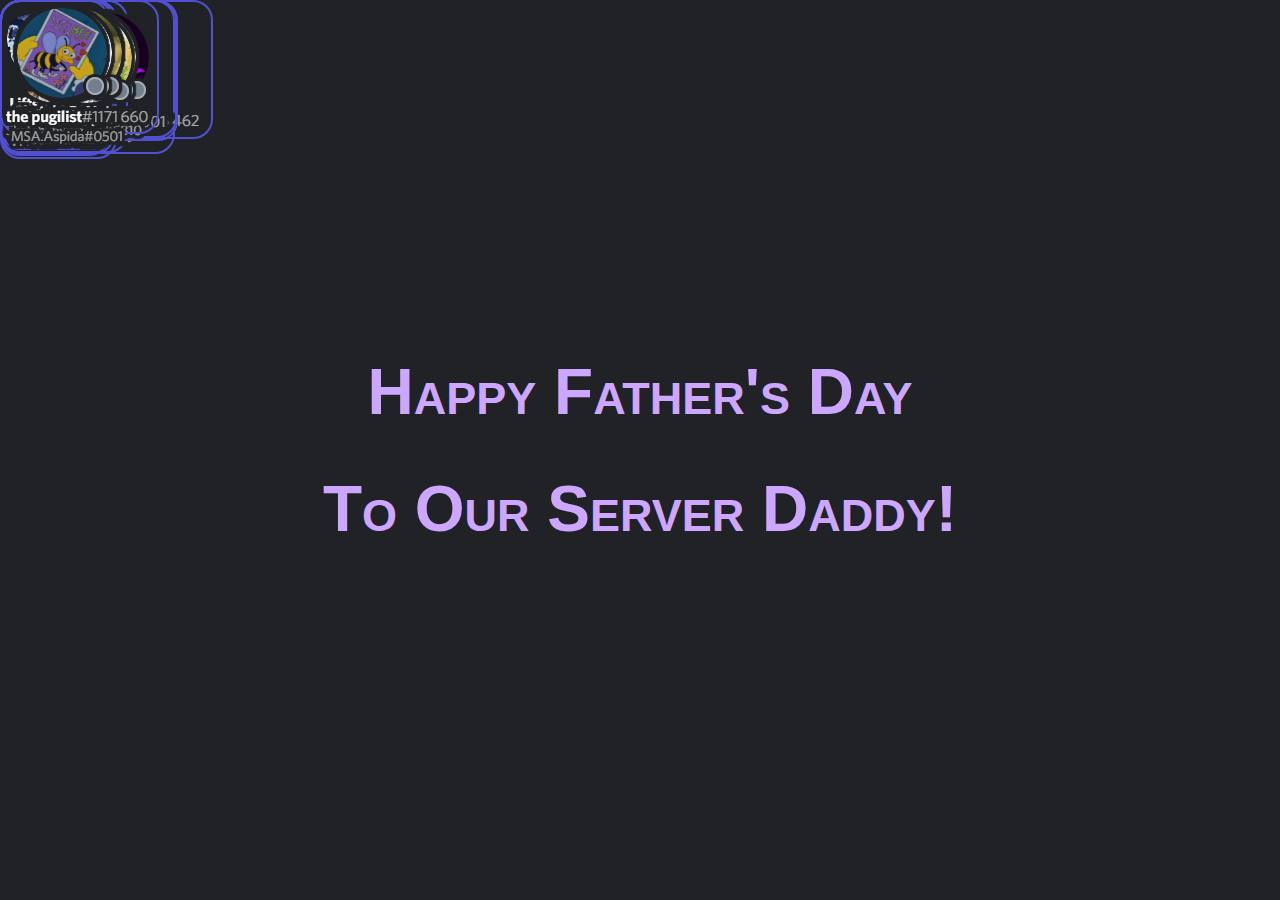
==== index.html @ e1f1ed40 "Added Els" ====
<!DOCTYPE HTML>
<html>

<head>
	<meta charset="UTF-8">
	<title>It's Father's Day, Nightfawn!</title>
</head>

<style type="text/css">
	html,body {
		width: 100%;
		height: 100%;
		margin: 0px;
		padding: 0px;
		overflow: hidden;
		background: #202225;
	}
	body h1 {
		font-family: "Trebuchet MS", Helvetica, sans-serif;
		font-size: 64px;
		color: #CDA7FF;
		font-weight: 700;
		text-decoration: none solid rgb(68, 68, 68);
		font-variant: small-caps;
	}
	#mainContainer {
		width: 90%;
		height: 90%;
		position: relative;
	}
	#centerText {
		position: absolute;
		top: 50%;
		left: 50%;
		transform: translate(-50%, -50%);
		text-align: center;
	}
	img {
		position: absolute;
	}
	#Chiben, #Ein, #Els, #Fred, #Joe, #Jojo, #Ken, #LSI, #LHB, #LGE, #Canuck {border: 2px solid #5050D0; border-radius: 20px;}
</style>

<body data-rsssl=1 onload="movingPictures()">
	<div id = "centerText">
		<h1>Happy Father's Day</h1><p>
		<h1>To Our Server Daddy!</h1>
	</div>
	<div id = "mainContainer">
		<img id = "Bats" src = "Bats.png" onmouseover = "pauseSpin()" onmouseout = "unpauseSpin()">
		<img src = "Bran.png" onmouseover = "pauseSpin()" onmouseout = "unpauseSpin()">
		<img id = "Chiben" src = "Chiben.png" onclick = "playChiben()" onmouseover = "pauseSpin()" onmouseout = "unpauseSpin()">
		<img src = "Cointreauversial.png" onmouseover = "pauseSpin()" onmouseout = "unpauseSpin()">
		<img src = "Dakota.png" onmouseover = "pauseSpin()" onmouseout = "unpauseSpin()">
		<img src = "Delta Brony.png" onmouseover = "pauseSpin()" onmouseout = "unpauseSpin()">
		<img id = "Ein" src = "Ein.png" onclick = "playEin()" onmouseover = "pauseSpin()" onmouseout = "unpauseSpin()">
		<img id = "Els" src = "Els.png" onclick = "playEls()" onmouseover = "pauseSpin()" onmouseout = "unpauseSpin()">
		<img src = "Ever.png" onmouseover = "pauseSpin()" onmouseout = "unpauseSpin()">
		<img id = "Fred" src = "FredR.png" onclick = "playFred()" onmouseover = "pauseSpin()" onmouseout = "unpauseSpin()">
		<img src = "Indras.png" onmouseover = "pauseSpin()" onmouseout = "unpauseSpin()">
		<img id = "Joe" src = "Joe.png" onclick = "playJoe()" onmouseover = "pauseSpin()" onmouseout = "unpauseSpin()">
		<img id = "Jojo" src = "Jojo.png" onclick = "playJojo()" onmouseover = "pauseSpin()" onmouseout = "unpauseSpin()">
		<img src = "Kane.png" onmouseover = "pauseSpin()" onmouseout = "unpauseSpin()">
		<img id = "Ken" src = "Ken.png" onclick = "playKen()" onmouseover = "pauseSpin()" onmouseout = "unpauseSpin()">
		<img id = "LSI" src = "LateStageInfernalism.png" onclick = "playLSI()" onmouseover = "pauseSpin()" onmouseout = "unpauseSpin()">
		<img id = "LHB" src = "LemonHomeBoy.png" onclick = "playLHB()" onmouseover = "pauseSpin()" onmouseout = "unpauseSpin()">
		<img id = "LGE" src = "LetsGoExploring.png" onclick = "playLGE()" onmouseover = "pauseSpin()" onmouseout = "unpauseSpin()">
		<img src = "Liquid_Wolf.png" onmouseover = "pauseSpin()" onmouseout = "unpauseSpin()">
		<img src = "PhantomOrgan.png" onmouseover = "pauseSpin()" onmouseout = "unpauseSpin()">
		<img src = "Scott.png" onmouseover = "pauseSpin()" onmouseout = "unpauseSpin()">
		<img src = "SketchyByNature.png" onmouseover = "pauseSpin()" onmouseout = "unpauseSpin()">
		<img src = "Skoen.png" onmouseover = "pauseSpin()" onmouseout = "unpauseSpin()">
		<img id = "Canuck" src = "Soviet Canuck.png" onclick = "playCanuck()" onmouseover = "pauseSpin()" onmouseout = "unpauseSpin()">
		<img src = "That1platypus.png" onmouseover = "pauseSpin()" onmouseout = "unpauseSpin()">
		<img src = "The Pugilist.png" onmouseover = "pauseSpin()" onmouseout = "unpauseSpin()">
		<audio id = "audioChiben" src = "Happy_Fathers_Day_Chiben.mp3"></audio>
		<audio id = "audioEin" src = "Happy_Fathers_Day_Ein.ogg"></audio>
		<audio id = "audioEls" src = "Happy_Fathers_Day_Els.ogg"></audio>
		<audio id = "audioFred" src = "Happy_Fathers_Day_FredR.mp3"></audio>
		<audio id = "audioJoe" src = "Happy_Fathers_Day_Joe_Giberrish.webm"></audio>
		<audio id = "audioJojo" src = "Happy_Fathers_Day_Jojo.m4a"></audio>
		<audio id = "audioKen" src = "Happy_Fathers_Day_Ken.m4a"></audio>
		<audio id = "audioLSI" src = "Happy_Fathers_Day_LSI.m4a"></audio>
		<audio id = "audioLHB" src = "Happy_Fathers_Day_LHB.ogg"></audio>
		<audio id = "audioLGE" src = "Happy_Fathers_Day_LGE.ogg"></audio>
		<audio id = "audioCanuck" src = "Happy_Fathers_Day_Canuck.ogg"></audio>
	</div>

	<script>
	function movingPictures() {
		var numpics = document.images.length;
		var pics = document.getElementsByTagName('img');
		var pos = 0;
		var posinterval = 0;
		var id = setInterval(frame, 5);

		function frame() {
			if (pos >= 2 * Math.PI) {
				pos = 0;
			} else {
				if (document.title == "It's Father's Day, Nightfawn!") {
					pos+=(Math.PI / 2000);
					posinterval = (2 * Math.PI) / numpics
					for(i=0; i < numpics; i++){
						pics[i].style.top = ((Math.sin(pos + (posinterval * i)) * 0.9 + 0.9) * 50) + '%';
						pics[i].style.left = ((Math.cos(pos + (posinterval * i)) + 1) * 50) + '%';
					}
				}
			}
		}
	}
	function pauseSpin(){
		document.title = "(paused) It's Father's Day, Nightfawn!"
	}
	function unpauseSpin(){
		document.title = "It's Father's Day, Nightfawn!"
	}
	function playChiben(){
		var audio = document.getElementById("audioChiben");
		audio.play();
	}
	function playEin(){
		var audio = document.getElementById("audioEin");
		audio.play();
	}
	function playEls(){
		var audio = document.getElementById("audioEls");
		audio.play();
	}
	function playFred(){
		var audio = document.getElementById("audioFred");
		audio.play();
	}
	function playJoe(){
		var audio = document.getElementById("audioJoe");
		audio.play();
	}
	function playJojo(){
		var audio = document.getElementById("audioJojo");
		audio.play();
	}
	function playKen(){
		var audio = document.getElementById("audioKen");
		audio.play();
	}
	function playLSI(){
		var audio = document.getElementById("audioLSI");
		audio.play();
	}
	function playLHB(){
		var audio = document.getElementById("audioLHB");
		audio.play();
	}
	function playLGE(){
		var audio = document.getElementById("audioLGE");
		audio.play();
	}
	function playCanuck(){
		var audio = document.getElementById("audioCanuck");
		audio.play();
	}

	</script>

</body>
</html>
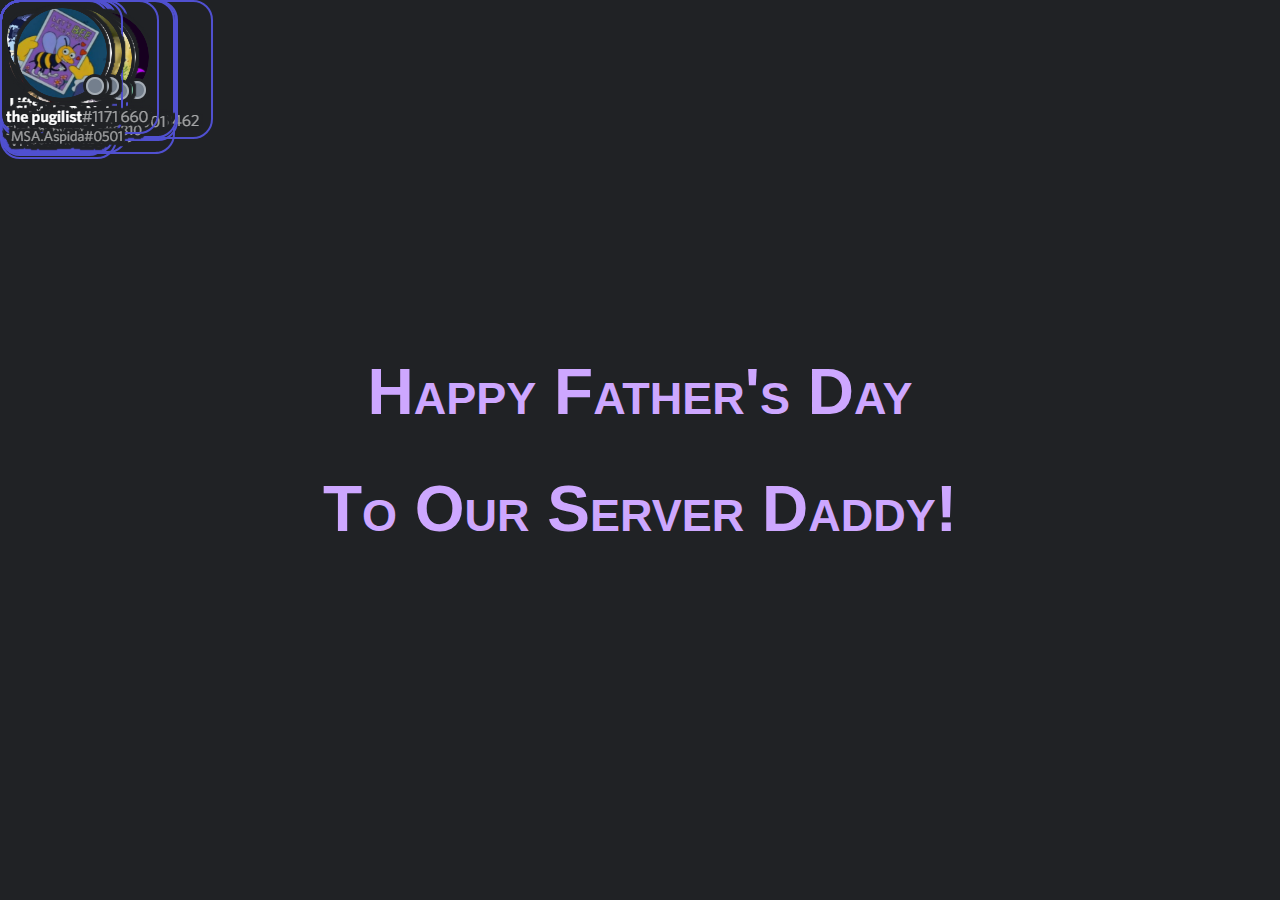
==== commit 666fb1d4: "Added Bran and Skoen" ====
--- a/index.html
+++ b/index.html
@@ -38,9 +38,10 @@
 	img {
 		position: absolute;
 	}
-	#Chiben, #Ein, #Els, #Fred, #Joe, #Jojo, #Ken, #LSI, #LHB, #LGE, #Canuck {border: 2px solid #5050D0; border-radius: 20px;}
+	#Bran, #Chiben, #Ein, #Els, #Fred, #Joe, #Jojo, #Ken, #LSI, #LHB, #LGE, #Skoen, #Canuck {border: 2px solid #5050D0; border-radius: 20px;}
 </style>
 
+<!-- Waiting on Bats, Kota, Delta (text), Indras, Scott, Sketchy -->
 <body data-rsssl=1 onload="movingPictures()">
 	<div id = "centerText">
 		<h1>Happy Father's Day</h1><p>
@@ -48,7 +49,7 @@
 	</div>
 	<div id = "mainContainer">
 		<img id = "Bats" src = "Bats.png" onmouseover = "pauseSpin()" onmouseout = "unpauseSpin()">
-		<img src = "Bran.png" onmouseover = "pauseSpin()" onmouseout = "unpauseSpin()">
+		<img id = "Bran" src = "Bran.png" onclick = "playBran()" onmouseover = "pauseSpin()" onmouseout = "unpauseSpin()">
 		<img id = "Chiben" src = "Chiben.png" onclick = "playChiben()" onmouseover = "pauseSpin()" onmouseout = "unpauseSpin()">
 		<img src = "Cointreauversial.png" onmouseover = "pauseSpin()" onmouseout = "unpauseSpin()">
 		<img src = "Dakota.png" onmouseover = "pauseSpin()" onmouseout = "unpauseSpin()">
@@ -69,10 +70,11 @@
 		<img src = "PhantomOrgan.png" onmouseover = "pauseSpin()" onmouseout = "unpauseSpin()">
 		<img src = "Scott.png" onmouseover = "pauseSpin()" onmouseout = "unpauseSpin()">
 		<img src = "SketchyByNature.png" onmouseover = "pauseSpin()" onmouseout = "unpauseSpin()">
-		<img src = "Skoen.png" onmouseover = "pauseSpin()" onmouseout = "unpauseSpin()">
+		<img id = "Skoen" src = "Skoen.png" onclick = "playSkoen()" onmouseover = "pauseSpin()" onmouseout = "unpauseSpin()">
 		<img id = "Canuck" src = "Soviet Canuck.png" onclick = "playCanuck()" onmouseover = "pauseSpin()" onmouseout = "unpauseSpin()">
 		<img src = "That1platypus.png" onmouseover = "pauseSpin()" onmouseout = "unpauseSpin()">
 		<img src = "The Pugilist.png" onmouseover = "pauseSpin()" onmouseout = "unpauseSpin()">
+		<audio id = "audioBran" src = "Happy_Fathers_Day_Bran.mp3"></audio>
 		<audio id = "audioChiben" src = "Happy_Fathers_Day_Chiben.mp3"></audio>
 		<audio id = "audioEin" src = "Happy_Fathers_Day_Ein.ogg"></audio>
 		<audio id = "audioEls" src = "Happy_Fathers_Day_Els.ogg"></audio>
@@ -83,6 +85,7 @@
 		<audio id = "audioLSI" src = "Happy_Fathers_Day_LSI.m4a"></audio>
 		<audio id = "audioLHB" src = "Happy_Fathers_Day_LHB.ogg"></audio>
 		<audio id = "audioLGE" src = "Happy_Fathers_Day_LGE.ogg"></audio>
+		<audio id = "audioSkoen" src = "Happy_Fathers_Day_Skoen.mp3"></audio>
 		<audio id = "audioCanuck" src = "Happy_Fathers_Day_Canuck.ogg"></audio>
 	</div>
 
@@ -114,6 +117,11 @@
 	}
 	function unpauseSpin(){
 		document.title = "It's Father's Day, Nightfawn!"
+	}
+	
+	function playBran(){
+		var audio = document.getElementById("audioBran");
+		audio.play();
 	}
 	function playChiben(){
 		var audio = document.getElementById("audioChiben");
@@ -155,6 +163,10 @@
 		var audio = document.getElementById("audioLGE");
 		audio.play();
 	}
+	function playSkoen(){
+		var audio = document.getElementById("audioSkoen");
+		audio.play();
+	}
 	function playCanuck(){
 		var audio = document.getElementById("audioCanuck");
 		audio.play();
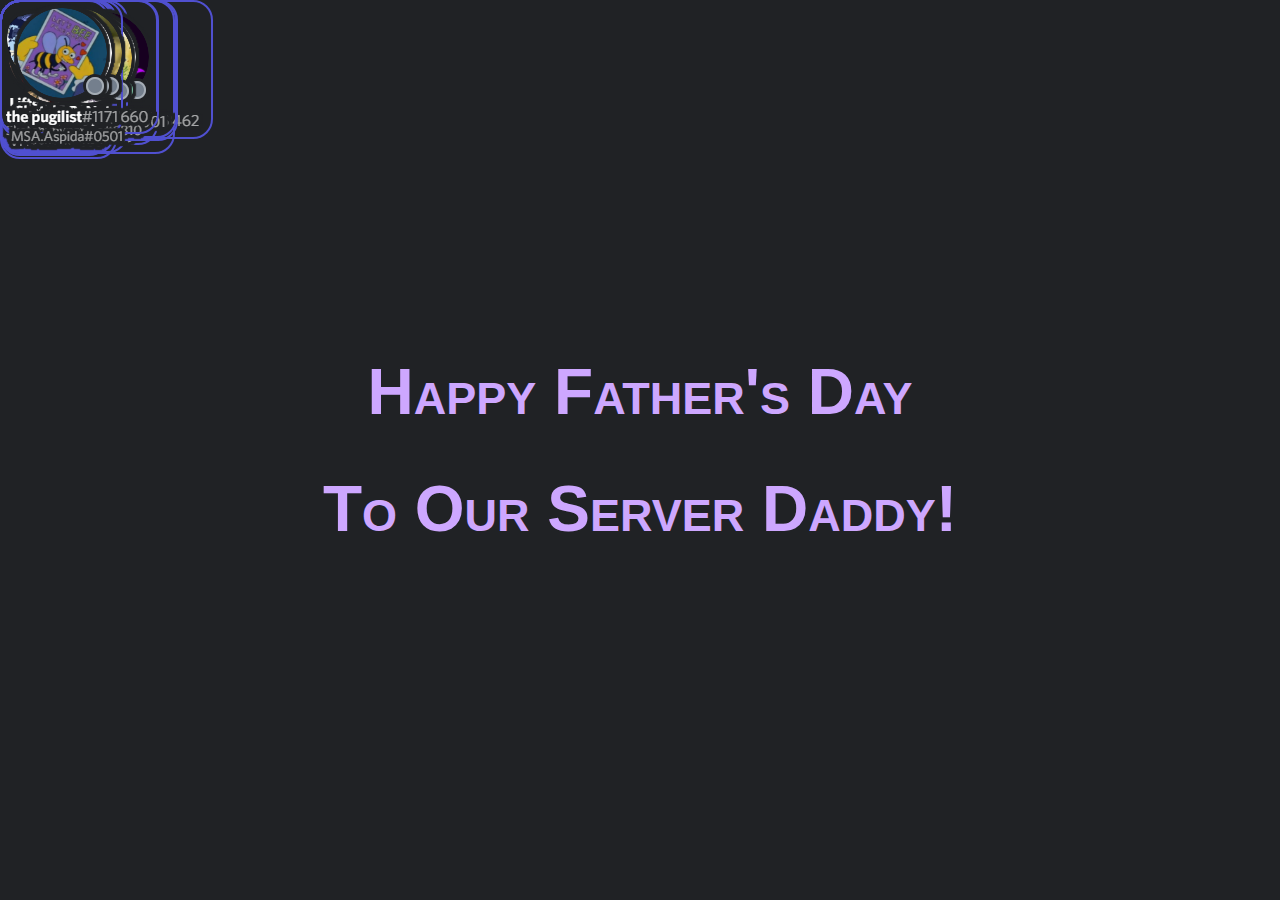
==== commit bcdda162: "Delta Brony's text placeholder" ====
--- a/index.html
+++ b/index.html
@@ -38,7 +38,33 @@
 	img {
 		position: absolute;
 	}
-	#Bran, #Chiben, #Ein, #Els, #Fred, #Joe, #Jojo, #Ken, #LSI, #LHB, #LGE, #Skoen, #Canuck {border: 2px solid #5050D0; border-radius: 20px;}
+	.tooltiptext {
+		width: 200px;
+		height: 50px;
+		background-color: #555;
+		color: #fff;
+		text-align: center;
+		padding: 5px 0;
+		border-radius: 6px;
+		position: absolute;
+		z-index: 1;
+		margin-left: -30px;
+		margin-top: -80px;
+		font-size: 20px;
+	}
+	.tooltiptext::after {
+		content: "";
+		position: absolute;
+		top: 100%;
+		left: 50%;
+		margin-left: -5px;
+		border-width: 5px;
+		border-style: solid;
+		border-color: #555 transparent transparent transparent;
+	}
+	#Bran, #Chiben, #Delta, #Ein, #Els, #Fred, #Joe, #Jojo, #Ken, #LSI, #LHB, #LGE, #Skoen, #Canuck {border: 2px solid #5050D0;
+		border-radius: 20px;
+	}
 </style>
 
 <!-- Waiting on Bats, Kota, Delta (text), Indras, Scott, Sketchy -->
@@ -53,7 +79,8 @@
 		<img id = "Chiben" src = "Chiben.png" onclick = "playChiben()" onmouseover = "pauseSpin()" onmouseout = "unpauseSpin()">
 		<img src = "Cointreauversial.png" onmouseover = "pauseSpin()" onmouseout = "unpauseSpin()">
 		<img src = "Dakota.png" onmouseover = "pauseSpin()" onmouseout = "unpauseSpin()">
-		<img src = "Delta Brony.png" onmouseover = "pauseSpin()" onmouseout = "unpauseSpin()">
+		<img id = "Delta" src = "Delta Brony.png" onmouseover = "deltaOver()" onmouseout = "deltaOff()">
+		<span id = "Deltatooltip" class = "tooltiptext">Happy Father's Day!</span>
 		<img id = "Ein" src = "Ein.png" onclick = "playEin()" onmouseover = "pauseSpin()" onmouseout = "unpauseSpin()">
 		<img id = "Els" src = "Els.png" onclick = "playEls()" onmouseover = "pauseSpin()" onmouseout = "unpauseSpin()">
 		<img src = "Ever.png" onmouseover = "pauseSpin()" onmouseout = "unpauseSpin()">
@@ -127,6 +154,18 @@
 		var audio = document.getElementById("audioChiben");
 		audio.play();
 	}
+	function deltaOver(){
+		document.title = "(paused) It's Father's Day, Nightfawn!";
+		deltapic = document.getElementById("Delta");
+		deltatt = document.getElementById("Deltatooltip");
+		deltatt.style.left = deltapic.style.left;
+		deltatt.style.top = deltapic.style.top;
+		// deltatt.visibility = visible;
+	}
+	function deltaOff(){
+		document.title = "It's Father's Day, Nightfawn!"
+		deltatt.style.top = '-200%';
+	}
 	function playEin(){
 		var audio = document.getElementById("audioEin");
 		audio.play();
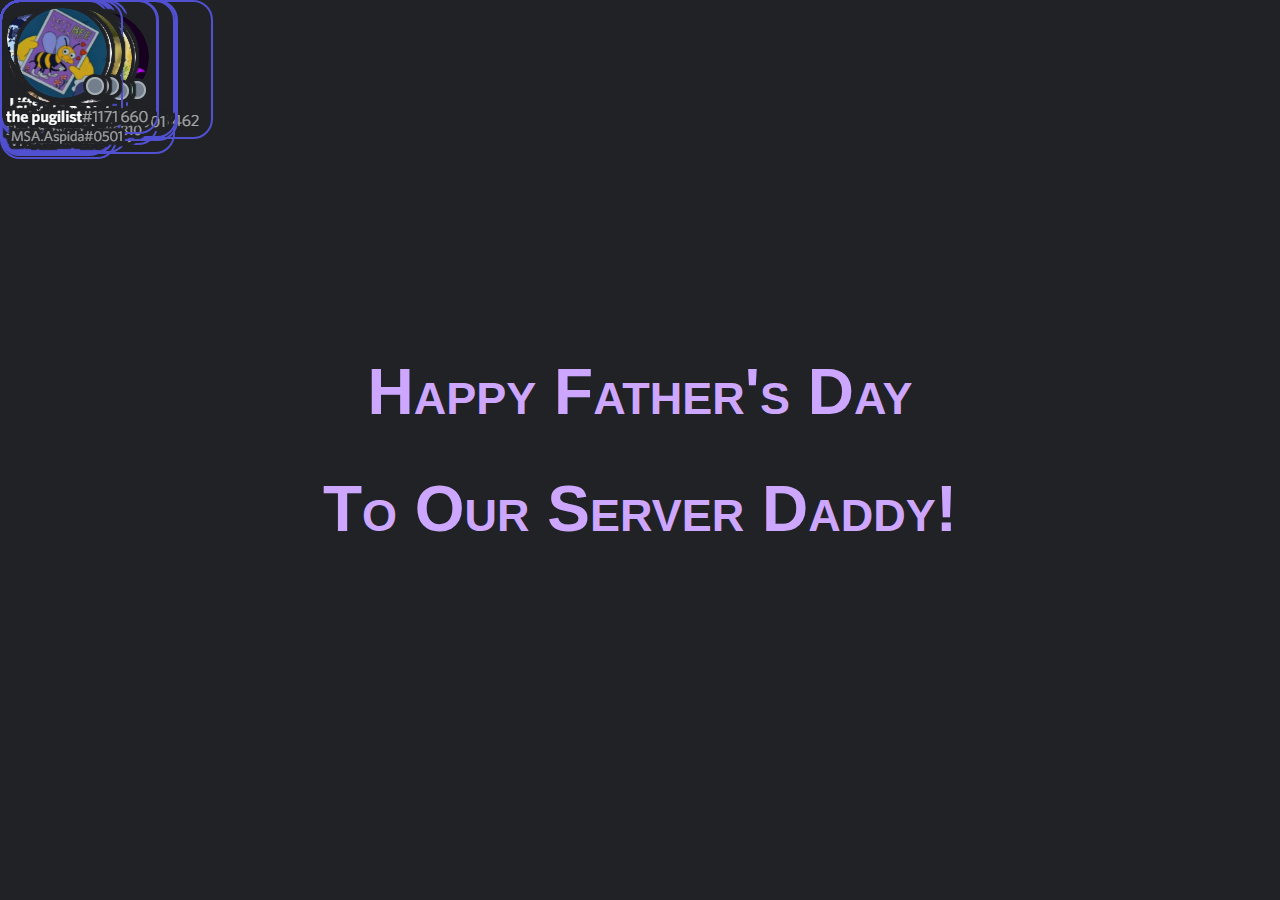
==== commit 5c4c64cf: "Update Delta message" ====
--- a/index.html
+++ b/index.html
@@ -40,7 +40,7 @@
 	}
 	.tooltiptext {
 		width: 200px;
-		height: 50px;
+		height: 100px;
 		background-color: #555;
 		color: #fff;
 		text-align: center;
@@ -49,7 +49,7 @@
 		position: absolute;
 		z-index: 1;
 		margin-left: -30px;
-		margin-top: -80px;
+		margin-top: -130px;
 		font-size: 20px;
 	}
 	.tooltiptext::after {
@@ -61,6 +61,11 @@
 		border-width: 5px;
 		border-style: solid;
 		border-color: #555 transparent transparent transparent;
+	}
+	#Heart {
+		margin-top: -80px;
+		margin-left: 40px;
+		z-index: 1;
 	}
 	#Bran, #Chiben, #Delta, #Ein, #Els, #Fred, #Joe, #Jojo, #Ken, #LSI, #LHB, #LGE, #Skoen, #Canuck {border: 2px solid #5050D0;
 		border-radius: 20px;
@@ -80,7 +85,7 @@
 		<img src = "Cointreauversial.png" onmouseover = "pauseSpin()" onmouseout = "unpauseSpin()">
 		<img src = "Dakota.png" onmouseover = "pauseSpin()" onmouseout = "unpauseSpin()">
 		<img id = "Delta" src = "Delta Brony.png" onmouseover = "deltaOver()" onmouseout = "deltaOff()">
-		<span id = "Deltatooltip" class = "tooltiptext">Happy Father's Day!</span>
+		<span id = "Deltatooltip" class = "tooltiptext">Happy Father's Day Daddy</span>
 		<img id = "Ein" src = "Ein.png" onclick = "playEin()" onmouseover = "pauseSpin()" onmouseout = "unpauseSpin()">
 		<img id = "Els" src = "Els.png" onclick = "playEls()" onmouseover = "pauseSpin()" onmouseout = "unpauseSpin()">
 		<img src = "Ever.png" onmouseover = "pauseSpin()" onmouseout = "unpauseSpin()">
@@ -101,6 +106,7 @@
 		<img id = "Canuck" src = "Soviet Canuck.png" onclick = "playCanuck()" onmouseover = "pauseSpin()" onmouseout = "unpauseSpin()">
 		<img src = "That1platypus.png" onmouseover = "pauseSpin()" onmouseout = "unpauseSpin()">
 		<img src = "The Pugilist.png" onmouseover = "pauseSpin()" onmouseout = "unpauseSpin()">
+		<img id = "Heart" src = "Heart.png">
 		<audio id = "audioBran" src = "Happy_Fathers_Day_Bran.mp3"></audio>
 		<audio id = "audioChiben" src = "Happy_Fathers_Day_Chiben.mp3"></audio>
 		<audio id = "audioEin" src = "Happy_Fathers_Day_Ein.ogg"></audio>
@@ -118,11 +124,14 @@
 
 	<script>
 	function movingPictures() {
-		var numpics = document.images.length;
+		var numpics = document.images.length - 1;
 		var pics = document.getElementsByTagName('img');
 		var pos = 0;
 		var posinterval = 0;
 		var id = setInterval(frame, 5);
+		var heartimg = document.getElementById("Heart");
+
+		heartimg.style.top = '-200%';
 
 		function frame() {
 			if (pos >= 2 * Math.PI) {
@@ -158,13 +167,16 @@
 		document.title = "(paused) It's Father's Day, Nightfawn!";
 		deltapic = document.getElementById("Delta");
 		deltatt = document.getElementById("Deltatooltip");
+		heart = document.getElementById("Heart");
 		deltatt.style.left = deltapic.style.left;
 		deltatt.style.top = deltapic.style.top;
-		// deltatt.visibility = visible;
+		heart.style.top = deltatt.style.top;
+		heart.style.left = deltatt.style.left;
 	}
 	function deltaOff(){
 		document.title = "It's Father's Day, Nightfawn!"
 		deltatt.style.top = '-200%';
+		heart.style.top = deltatt.style.top;
 	}
 	function playEin(){
 		var audio = document.getElementById("audioEin");
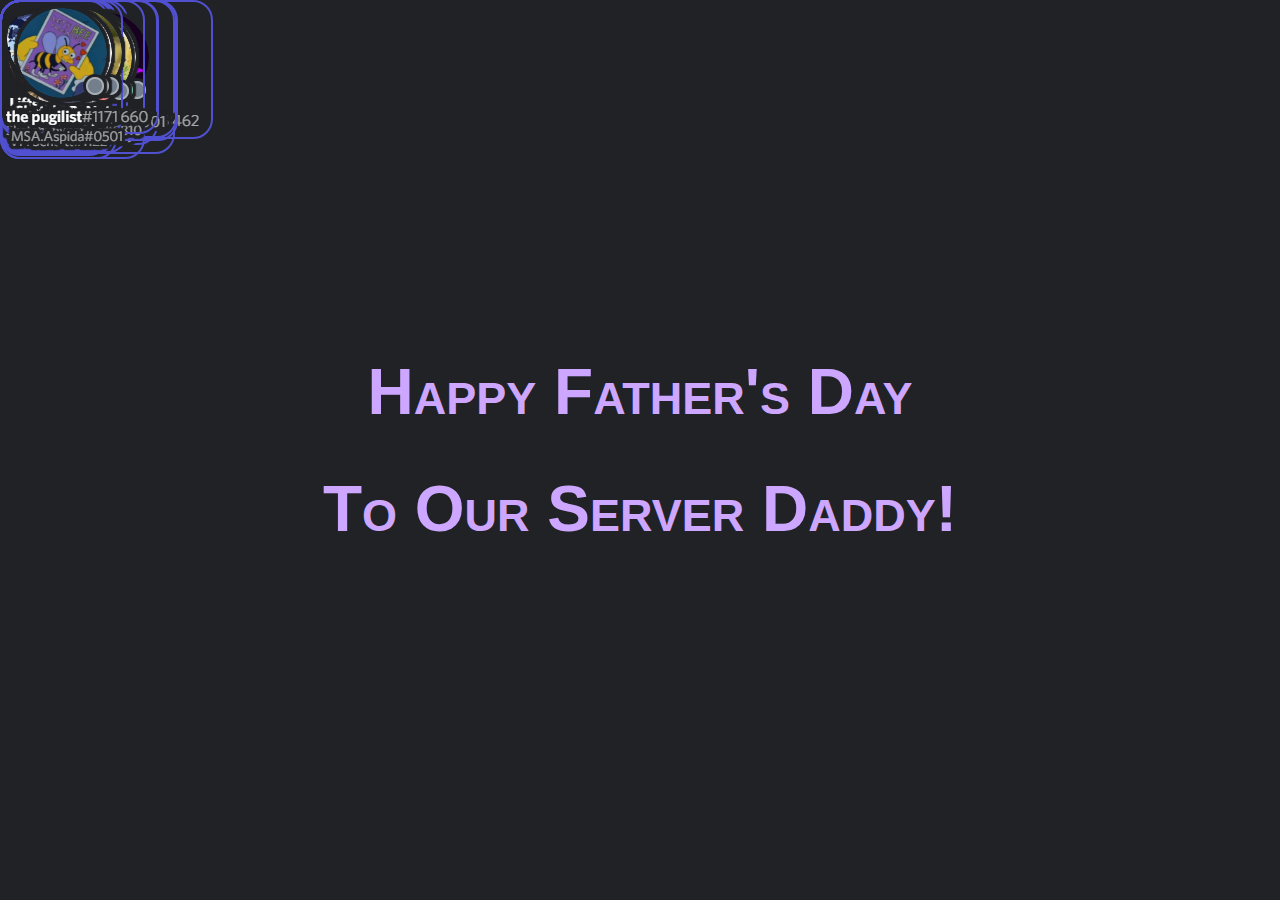
==== commit dc50bdbc: "Added Scott" ====
--- a/index.html
+++ b/index.html
@@ -67,12 +67,12 @@
 		margin-left: 40px;
 		z-index: 1;
 	}
-	#Bran, #Chiben, #Delta, #Ein, #Els, #Fred, #Joe, #Jojo, #Ken, #LSI, #LHB, #LGE, #Skoen, #Canuck {border: 2px solid #5050D0;
+	#Bran, #Chiben, #Delta, #Ein, #Els, #Fred, #Joe, #Jojo, #Ken, #LSI, #LHB, #LGE, #Scott, #Skoen, #Canuck {border: 2px solid #5050D0;
 		border-radius: 20px;
 	}
 </style>
 
-<!-- Waiting on Bats, Kota, Delta (text), Indras, Scott, Sketchy -->
+<!-- Waiting on Bats, Kota, Indras, Scott, Sketchy -->
 <body data-rsssl=1 onload="movingPictures()">
 	<div id = "centerText">
 		<h1>Happy Father's Day</h1><p>
@@ -100,7 +100,7 @@
 		<img id = "LGE" src = "LetsGoExploring.png" onclick = "playLGE()" onmouseover = "pauseSpin()" onmouseout = "unpauseSpin()">
 		<img src = "Liquid_Wolf.png" onmouseover = "pauseSpin()" onmouseout = "unpauseSpin()">
 		<img src = "PhantomOrgan.png" onmouseover = "pauseSpin()" onmouseout = "unpauseSpin()">
-		<img src = "Scott.png" onmouseover = "pauseSpin()" onmouseout = "unpauseSpin()">
+		<img id = "Scott" src = "Scott.png" onclick = "playScott()" onmouseover = "pauseSpin()" onmouseout = "unpauseSpin()">
 		<img src = "SketchyByNature.png" onmouseover = "pauseSpin()" onmouseout = "unpauseSpin()">
 		<img id = "Skoen" src = "Skoen.png" onclick = "playSkoen()" onmouseover = "pauseSpin()" onmouseout = "unpauseSpin()">
 		<img id = "Canuck" src = "Soviet Canuck.png" onclick = "playCanuck()" onmouseover = "pauseSpin()" onmouseout = "unpauseSpin()">
@@ -118,6 +118,7 @@
 		<audio id = "audioLSI" src = "Happy_Fathers_Day_LSI.m4a"></audio>
 		<audio id = "audioLHB" src = "Happy_Fathers_Day_LHB.ogg"></audio>
 		<audio id = "audioLGE" src = "Happy_Fathers_Day_LGE.ogg"></audio>
+		<audio id = "audioScott" src = "Happy_Fathers_Day_Scott.m4a"></audio>
 		<audio id = "audioSkoen" src = "Happy_Fathers_Day_Skoen.mp3"></audio>
 		<audio id = "audioCanuck" src = "Happy_Fathers_Day_Canuck.ogg"></audio>
 	</div>
@@ -128,17 +129,14 @@
 		var pics = document.getElementsByTagName('img');
 		var pos = 0;
 		var posinterval = 0;
-		var id = setInterval(frame, 5);
-		var heartimg = document.getElementById("Heart");
-
-		heartimg.style.top = '-200%';
+		var id = setInterval(frame, 10);
 
 		function frame() {
 			if (pos >= 2 * Math.PI) {
 				pos = 0;
 			} else {
 				if (document.title == "It's Father's Day, Nightfawn!") {
-					pos+=(Math.PI / 2000);
+					pos+=(Math.PI / 1000);
 					posinterval = (2 * Math.PI) / numpics
 					for(i=0; i < numpics; i++){
 						pics[i].style.top = ((Math.sin(pos + (posinterval * i)) * 0.9 + 0.9) * 50) + '%';
@@ -214,6 +212,10 @@
 		var audio = document.getElementById("audioLGE");
 		audio.play();
 	}
+	function playScott(){
+		var audio = document.getElementById("audioScott");
+		audio.play();
+	}
 	function playSkoen(){
 		var audio = document.getElementById("audioSkoen");
 		audio.play();
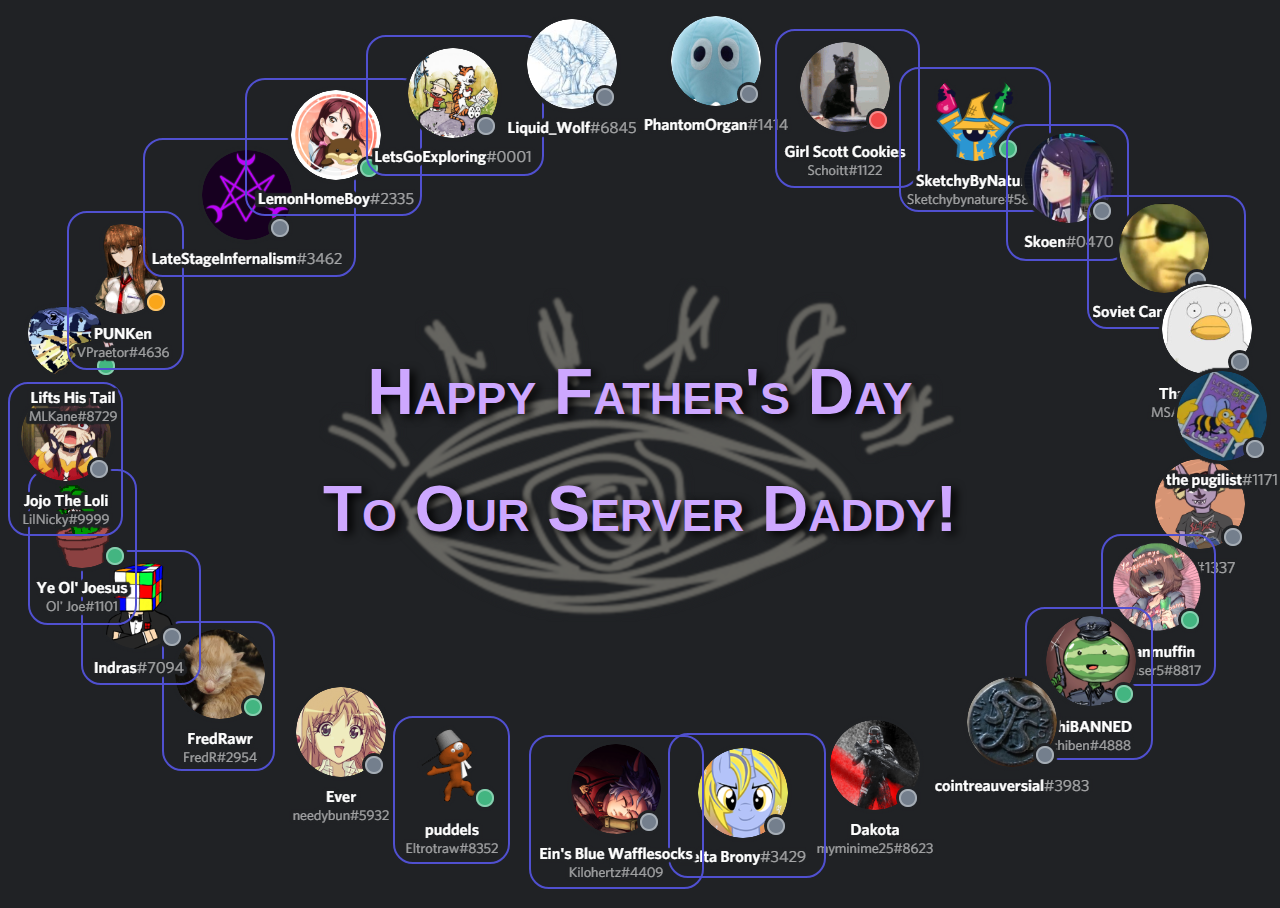
==== commit b5da5568: "Added background eye, Indras, Sketchy audio" ====
--- a/index.html
+++ b/index.html
@@ -10,10 +10,13 @@
 	html,body {
 		width: 100%;
 		height: 100%;
-		margin: 0px;
 		padding: 0px;
 		overflow: hidden;
 		background: #202225;
+		background-image: url('NF Eye.png');
+		background-repeat: no-repeat;
+		background-attachment: fixed;
+		background-position: center;
 	}
 	body h1 {
 		font-family: "Trebuchet MS", Helvetica, sans-serif;
@@ -22,6 +25,7 @@
 		font-weight: 700;
 		text-decoration: none solid rgb(68, 68, 68);
 		font-variant: small-caps;
+		text-shadow: 5px 3px 10px black;
 	}
 	#mainContainer {
 		width: 90%;
@@ -67,43 +71,43 @@
 		margin-left: 40px;
 		z-index: 1;
 	}
-	#Bran, #Chiben, #Delta, #Ein, #Els, #Fred, #Joe, #Jojo, #Ken, #LSI, #LHB, #LGE, #Scott, #Skoen, #Canuck {border: 2px solid #5050D0;
+	.Bordered {border: 2px solid #5050D0;
 		border-radius: 20px;
 	}
 </style>
 
-<!-- Waiting on Bats, Kota, Indras, Scott, Sketchy -->
+<!-- Waiting on Bats, Kota -->
 <body data-rsssl=1 onload="movingPictures()">
 	<div id = "centerText">
 		<h1>Happy Father's Day</h1><p>
 		<h1>To Our Server Daddy!</h1>
 	</div>
 	<div id = "mainContainer">
-		<img id = "Bats" src = "Bats.png" onmouseover = "pauseSpin()" onmouseout = "unpauseSpin()">
-		<img id = "Bran" src = "Bran.png" onclick = "playBran()" onmouseover = "pauseSpin()" onmouseout = "unpauseSpin()">
-		<img id = "Chiben" src = "Chiben.png" onclick = "playChiben()" onmouseover = "pauseSpin()" onmouseout = "unpauseSpin()">
+		<img src = "Bats.png" onmouseover = "pauseSpin()" onmouseout = "unpauseSpin()">
+		<img class = "Bordered" src = "Bran.png" onclick = "playBran()" onmouseover = "pauseSpin()" onmouseout = "unpauseSpin()">
+		<img class = "Bordered" src = "Chiben.png" onclick = "playChiben()" onmouseover = "pauseSpin()" onmouseout = "unpauseSpin()">
 		<img src = "Cointreauversial.png" onmouseover = "pauseSpin()" onmouseout = "unpauseSpin()">
 		<img src = "Dakota.png" onmouseover = "pauseSpin()" onmouseout = "unpauseSpin()">
-		<img id = "Delta" src = "Delta Brony.png" onmouseover = "deltaOver()" onmouseout = "deltaOff()">
+		<img class = "Bordered" src = "Delta Brony.png" onmouseover = "deltaOver()" onmouseout = "deltaOff()">
 		<span id = "Deltatooltip" class = "tooltiptext">Happy Father's Day Daddy</span>
-		<img id = "Ein" src = "Ein.png" onclick = "playEin()" onmouseover = "pauseSpin()" onmouseout = "unpauseSpin()">
-		<img id = "Els" src = "Els.png" onclick = "playEls()" onmouseover = "pauseSpin()" onmouseout = "unpauseSpin()">
+		<img class = "Bordered" src = "Ein.png" onclick = "playEin()" onmouseover = "pauseSpin()" onmouseout = "unpauseSpin()">
+		<img class = "Bordered" src = "Els.png" onclick = "playEls()" onmouseover = "pauseSpin()" onmouseout = "unpauseSpin()">
 		<img src = "Ever.png" onmouseover = "pauseSpin()" onmouseout = "unpauseSpin()">
-		<img id = "Fred" src = "FredR.png" onclick = "playFred()" onmouseover = "pauseSpin()" onmouseout = "unpauseSpin()">
-		<img src = "Indras.png" onmouseover = "pauseSpin()" onmouseout = "unpauseSpin()">
-		<img id = "Joe" src = "Joe.png" onclick = "playJoe()" onmouseover = "pauseSpin()" onmouseout = "unpauseSpin()">
-		<img id = "Jojo" src = "Jojo.png" onclick = "playJojo()" onmouseover = "pauseSpin()" onmouseout = "unpauseSpin()">
+		<img class = "Bordered" src = "FredR.png" onclick = "playFred()" onmouseover = "pauseSpin()" onmouseout = "unpauseSpin()">
+		<img class = "Bordered" src = "Indras.png" onclick = "playIndras()" onmouseover = "pauseSpin()" onmouseout = "unpauseSpin()">
+		<img class = "Bordered" src = "Joe.png" onclick = "playJoe()" onmouseover = "pauseSpin()" onmouseout = "unpauseSpin()">
+		<img class = "Bordered" src = "Jojo.png" onclick = "playJojo()" onmouseover = "pauseSpin()" onmouseout = "unpauseSpin()">
 		<img src = "Kane.png" onmouseover = "pauseSpin()" onmouseout = "unpauseSpin()">
-		<img id = "Ken" src = "Ken.png" onclick = "playKen()" onmouseover = "pauseSpin()" onmouseout = "unpauseSpin()">
-		<img id = "LSI" src = "LateStageInfernalism.png" onclick = "playLSI()" onmouseover = "pauseSpin()" onmouseout = "unpauseSpin()">
-		<img id = "LHB" src = "LemonHomeBoy.png" onclick = "playLHB()" onmouseover = "pauseSpin()" onmouseout = "unpauseSpin()">
-		<img id = "LGE" src = "LetsGoExploring.png" onclick = "playLGE()" onmouseover = "pauseSpin()" onmouseout = "unpauseSpin()">
+		<img class = "Bordered" src = "Ken.png" onclick = "playKen()" onmouseover = "pauseSpin()" onmouseout = "unpauseSpin()">
+		<img class = "Bordered" src = "LateStageInfernalism.png" onclick = "playLSI()" onmouseover = "pauseSpin()" onmouseout = "unpauseSpin()">
+		<img class = "Bordered" src = "LemonHomeBoy.png" onclick = "playLHB()" onmouseover = "pauseSpin()" onmouseout = "unpauseSpin()">
+		<img class = "Bordered" src = "LetsGoExploring.png" onclick = "playLGE()" onmouseover = "pauseSpin()" onmouseout = "unpauseSpin()">
 		<img src = "Liquid_Wolf.png" onmouseover = "pauseSpin()" onmouseout = "unpauseSpin()">
 		<img src = "PhantomOrgan.png" onmouseover = "pauseSpin()" onmouseout = "unpauseSpin()">
-		<img id = "Scott" src = "Scott.png" onclick = "playScott()" onmouseover = "pauseSpin()" onmouseout = "unpauseSpin()">
-		<img src = "SketchyByNature.png" onmouseover = "pauseSpin()" onmouseout = "unpauseSpin()">
-		<img id = "Skoen" src = "Skoen.png" onclick = "playSkoen()" onmouseover = "pauseSpin()" onmouseout = "unpauseSpin()">
-		<img id = "Canuck" src = "Soviet Canuck.png" onclick = "playCanuck()" onmouseover = "pauseSpin()" onmouseout = "unpauseSpin()">
+		<img class = "Bordered" src = "Scott.png" onclick = "playScott()" onmouseover = "pauseSpin()" onmouseout = "unpauseSpin()">
+		<img class = "Bordered" src = "SketchyByNature.png" onclick = "playSketchy()" onmouseover = "pauseSpin()" onmouseout = "unpauseSpin()">
+		<img class = "Bordered" src = "Skoen.png" onclick = "playSkoen()" onmouseover = "pauseSpin()" onmouseout = "unpauseSpin()">
+		<img class = "Bordered" src = "Soviet Canuck.png" onclick = "playCanuck()" onmouseover = "pauseSpin()" onmouseout = "unpauseSpin()">
 		<img src = "That1platypus.png" onmouseover = "pauseSpin()" onmouseout = "unpauseSpin()">
 		<img src = "The Pugilist.png" onmouseover = "pauseSpin()" onmouseout = "unpauseSpin()">
 		<img id = "Heart" src = "Heart.png">
@@ -112,12 +116,14 @@
 		<audio id = "audioEin" src = "Happy_Fathers_Day_Ein.ogg"></audio>
 		<audio id = "audioEls" src = "Happy_Fathers_Day_Els.ogg"></audio>
 		<audio id = "audioFred" src = "Happy_Fathers_Day_FredR.mp3"></audio>
+		<audio id = "audioIndras" src = "Happy_Fathers_Day_Indras.ogg"></audio>
 		<audio id = "audioJoe" src = "Happy_Fathers_Day_Joe_Giberrish.webm"></audio>
 		<audio id = "audioJojo" src = "Happy_Fathers_Day_Jojo.m4a"></audio>
 		<audio id = "audioKen" src = "Happy_Fathers_Day_Ken.m4a"></audio>
 		<audio id = "audioLSI" src = "Happy_Fathers_Day_LSI.m4a"></audio>
 		<audio id = "audioLHB" src = "Happy_Fathers_Day_LHB.ogg"></audio>
 		<audio id = "audioLGE" src = "Happy_Fathers_Day_LGE.ogg"></audio>
+		<audio id = "audioSketchy" src = "Happy_Fathers_Day_Sketchy.mp3"></audio>
 		<audio id = "audioScott" src = "Happy_Fathers_Day_Scott.m4a"></audio>
 		<audio id = "audioSkoen" src = "Happy_Fathers_Day_Skoen.mp3"></audio>
 		<audio id = "audioCanuck" src = "Happy_Fathers_Day_Canuck.ogg"></audio>
@@ -188,6 +194,10 @@
 		var audio = document.getElementById("audioFred");
 		audio.play();
 	}
+	function playIndras(){
+		var audio = document.getElementById("audioIndras");
+		audio.play();
+	}
 	function playJoe(){
 		var audio = document.getElementById("audioJoe");
 		audio.play();
@@ -216,6 +226,10 @@
 		var audio = document.getElementById("audioScott");
 		audio.play();
 	}
+	function playSketchy(){
+		var audio = document.getElementById("audioSketchy");
+		audio.play();
+	}
 	function playSkoen(){
 		var audio = document.getElementById("audioSkoen");
 		audio.play();
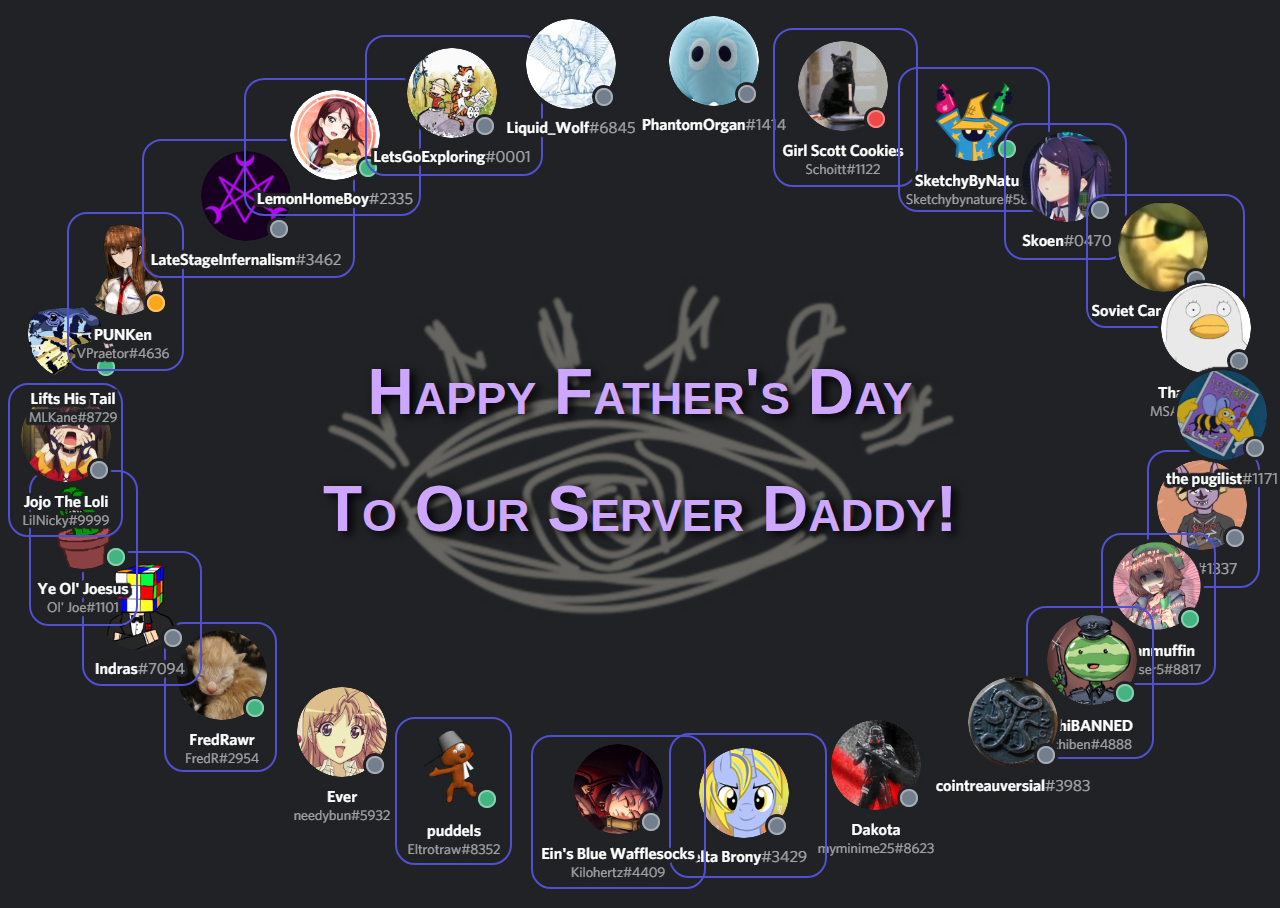
==== commit 9cc27a20: "Added Bats" ====
--- a/index.html
+++ b/index.html
@@ -76,14 +76,14 @@
 	}
 </style>
 
-<!-- Waiting on Bats, Kota -->
+<!-- Waiting on Kota -->
 <body data-rsssl=1 onload="movingPictures()">
 	<div id = "centerText">
 		<h1>Happy Father's Day</h1><p>
 		<h1>To Our Server Daddy!</h1>
 	</div>
 	<div id = "mainContainer">
-		<img src = "Bats.png" onmouseover = "pauseSpin()" onmouseout = "unpauseSpin()">
+		<img class = "Bordered" src = "Bats.png" onclick = "playBats()" onmouseover = "pauseSpin()" onmouseout = "unpauseSpin()">
 		<img class = "Bordered" src = "Bran.png" onclick = "playBran()" onmouseover = "pauseSpin()" onmouseout = "unpauseSpin()">
 		<img class = "Bordered" src = "Chiben.png" onclick = "playChiben()" onmouseover = "pauseSpin()" onmouseout = "unpauseSpin()">
 		<img src = "Cointreauversial.png" onmouseover = "pauseSpin()" onmouseout = "unpauseSpin()">
@@ -111,6 +111,7 @@
 		<img src = "That1platypus.png" onmouseover = "pauseSpin()" onmouseout = "unpauseSpin()">
 		<img src = "The Pugilist.png" onmouseover = "pauseSpin()" onmouseout = "unpauseSpin()">
 		<img id = "Heart" src = "Heart.png">
+		<audio id = "audioBats" src = "Happy_Fathers_Day_Bats.wav"></audio>
 		<audio id = "audioBran" src = "Happy_Fathers_Day_Bran.mp3"></audio>
 		<audio id = "audioChiben" src = "Happy_Fathers_Day_Chiben.mp3"></audio>
 		<audio id = "audioEin" src = "Happy_Fathers_Day_Ein.ogg"></audio>
@@ -159,6 +160,10 @@
 		document.title = "It's Father's Day, Nightfawn!"
 	}
 	
+	function playBats(){
+		var audio = document.getElementById("audioBats");
+		audio.play();
+	}
 	function playBran(){
 		var audio = document.getElementById("audioBran");
 		audio.play();
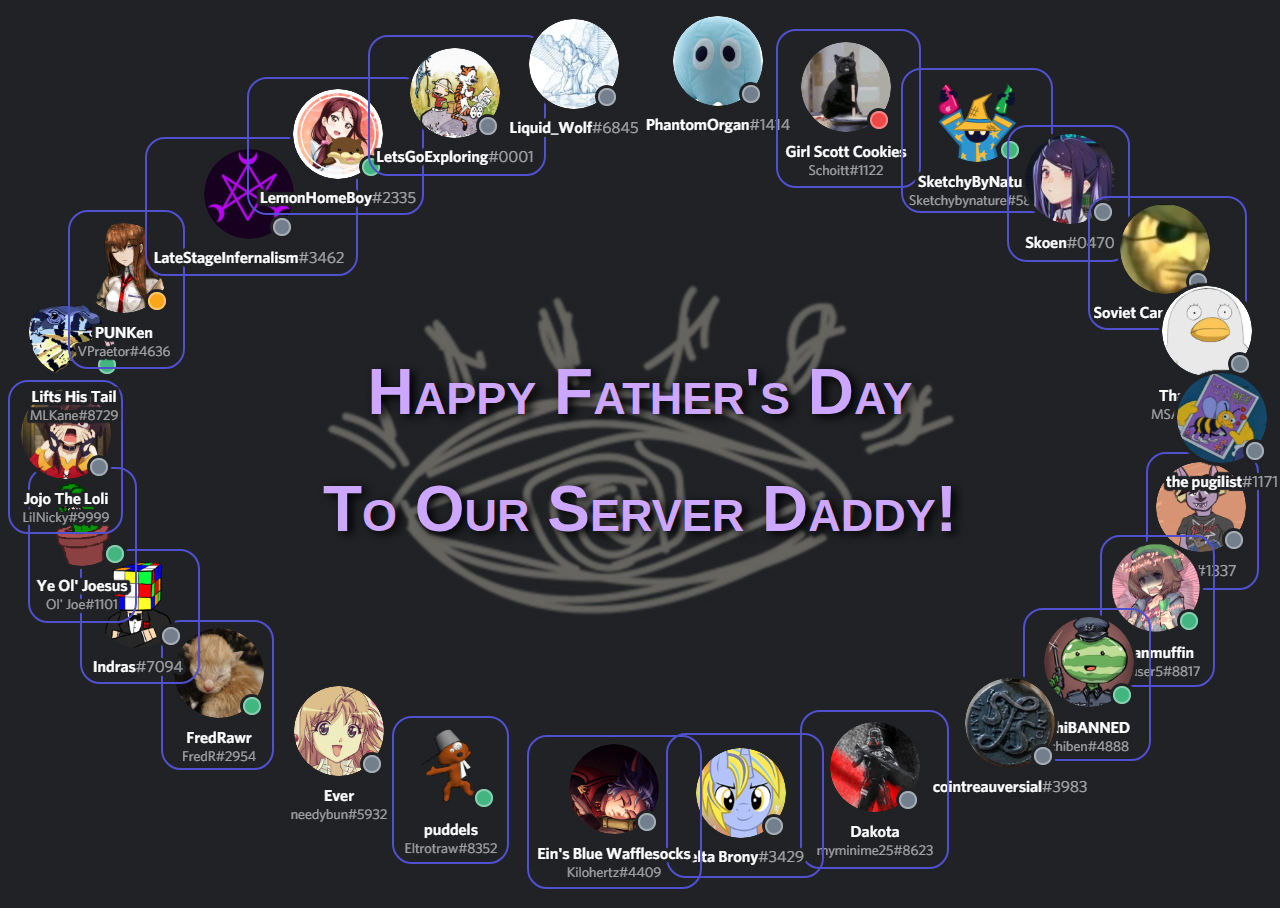
==== commit efeb2708: "Added Dakota" ====
--- a/index.html
+++ b/index.html
@@ -76,7 +76,6 @@
 	}
 </style>
 
-<!-- Waiting on Kota -->
 <body data-rsssl=1 onload="movingPictures()">
 	<div id = "centerText">
 		<h1>Happy Father's Day</h1><p>
@@ -87,7 +86,7 @@
 		<img class = "Bordered" src = "Bran.png" onclick = "playBran()" onmouseover = "pauseSpin()" onmouseout = "unpauseSpin()">
 		<img class = "Bordered" src = "Chiben.png" onclick = "playChiben()" onmouseover = "pauseSpin()" onmouseout = "unpauseSpin()">
 		<img src = "Cointreauversial.png" onmouseover = "pauseSpin()" onmouseout = "unpauseSpin()">
-		<img src = "Dakota.png" onmouseover = "pauseSpin()" onmouseout = "unpauseSpin()">
+		<img class = "Bordered" src = "Dakota.png" onclick = "playDakota()" onmouseover = "pauseSpin()" onmouseout = "unpauseSpin()">
 		<img class = "Bordered" src = "Delta Brony.png" onmouseover = "deltaOver()" onmouseout = "deltaOff()">
 		<span id = "Deltatooltip" class = "tooltiptext">Happy Father's Day Daddy</span>
 		<img class = "Bordered" src = "Ein.png" onclick = "playEin()" onmouseover = "pauseSpin()" onmouseout = "unpauseSpin()">
@@ -114,6 +113,7 @@
 		<audio id = "audioBats" src = "Happy_Fathers_Day_Bats.wav"></audio>
 		<audio id = "audioBran" src = "Happy_Fathers_Day_Bran.mp3"></audio>
 		<audio id = "audioChiben" src = "Happy_Fathers_Day_Chiben.mp3"></audio>
+		<audio id = "audioDakota" src = "Happy_Fathers_Day_Dakota.mp3"></audio>
 		<audio id = "audioEin" src = "Happy_Fathers_Day_Ein.ogg"></audio>
 		<audio id = "audioEls" src = "Happy_Fathers_Day_Els.ogg"></audio>
 		<audio id = "audioFred" src = "Happy_Fathers_Day_FredR.mp3"></audio>
@@ -172,6 +172,10 @@
 		var audio = document.getElementById("audioChiben");
 		audio.play();
 	}
+	function playDakota(){
+		var audio = document.getElementById("audioDakota");
+		audio.play();
+	}
 	function deltaOver(){
 		document.title = "(paused) It's Father's Day, Nightfawn!";
 		deltapic = document.getElementById("Delta");
